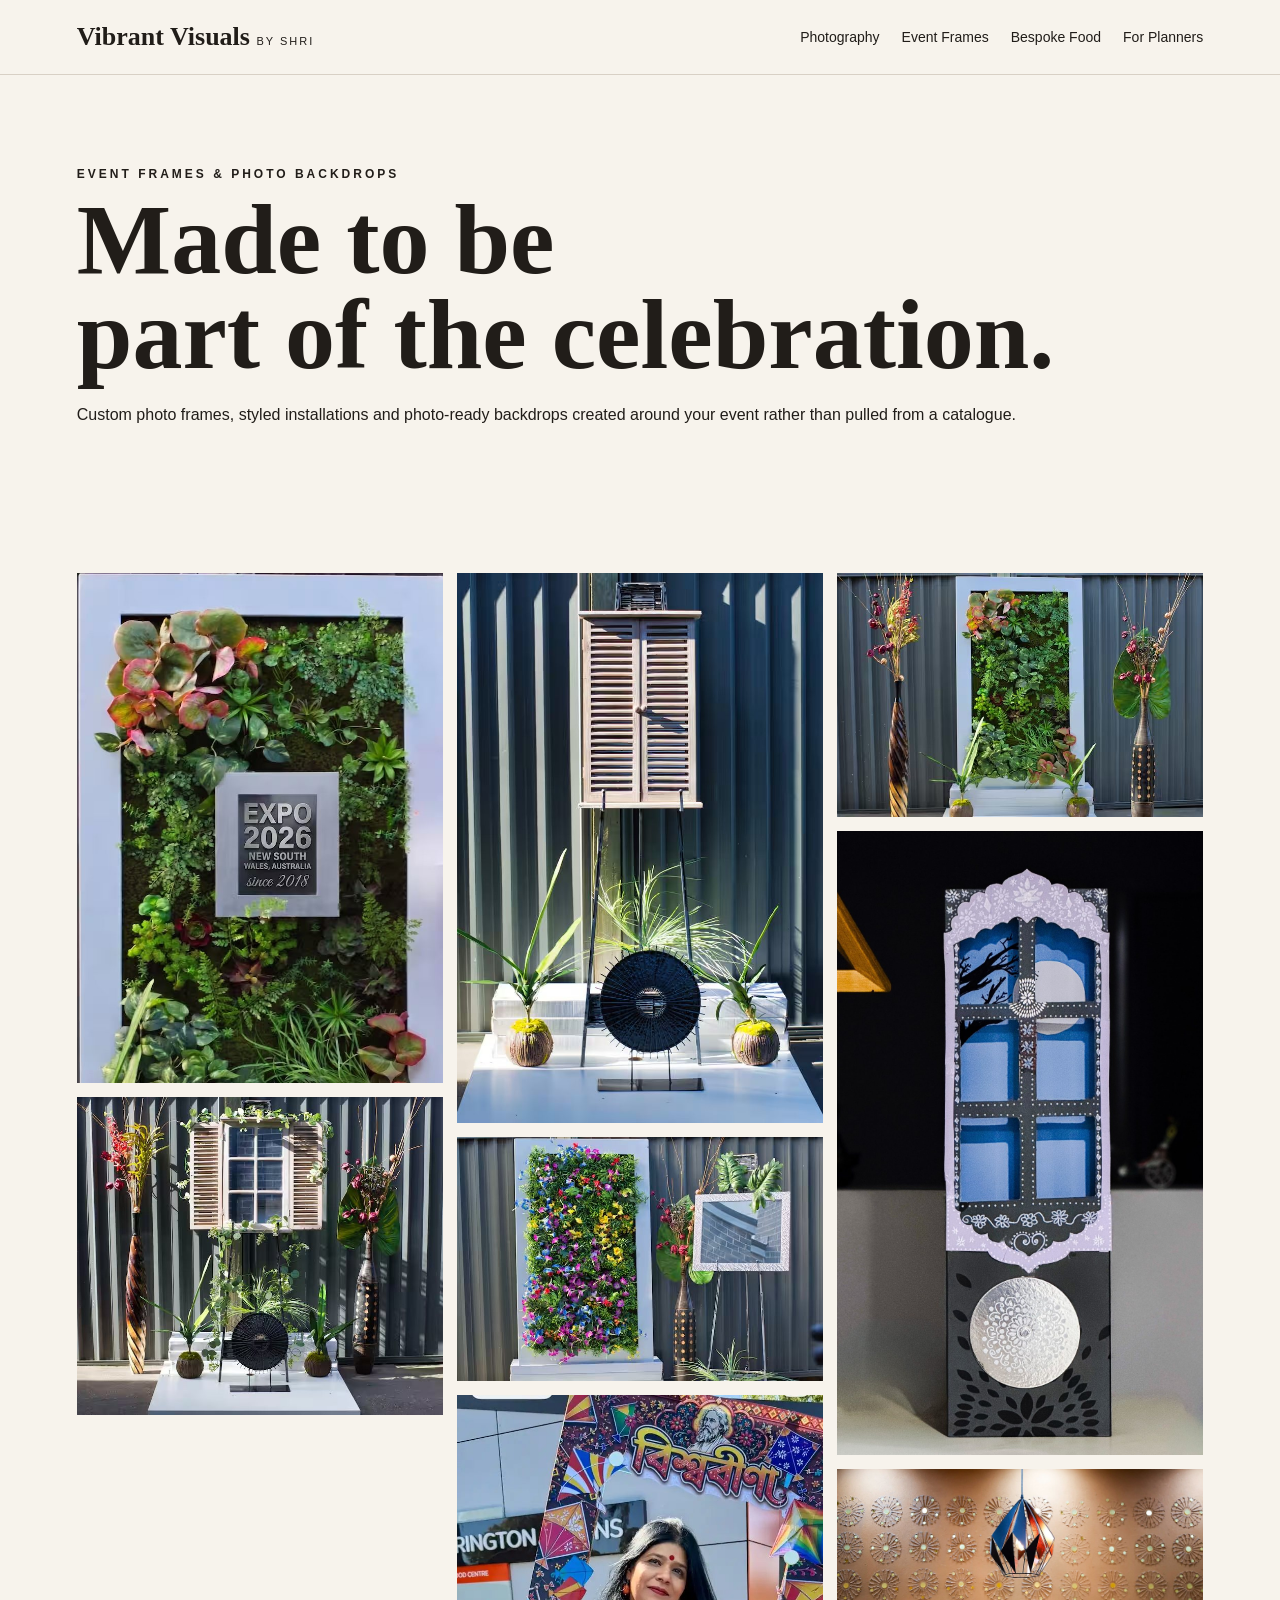
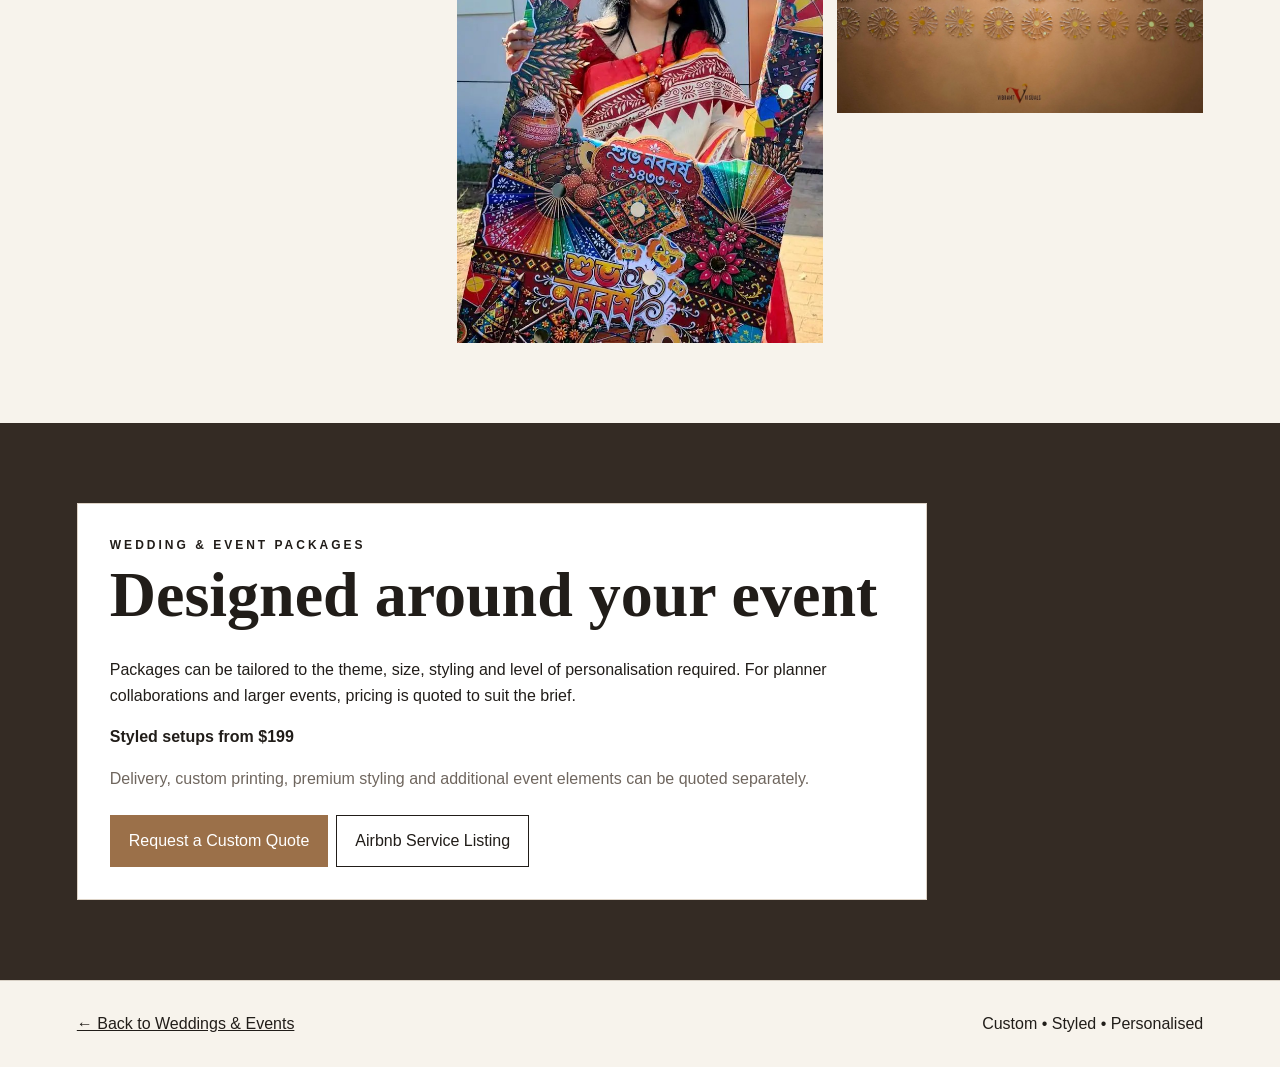
==== event-frames/index.html @ 5d102159 "Add files via upload" ====
<!doctype html><html><head><meta charset="utf-8"><meta name="viewport" content="width=device-width"><title>Event Frames & Backdrops | Vibrant Visuals by Shri</title><link rel="stylesheet" href="../styles.css"></head><body><header class="top"><a class="brand" href="../index.html">Vibrant Visuals <small>by Shri</small></a><nav class="nav"><a href="../photography/">Photography</a><a href="../event-frames/">Event Frames</a><a href="../food/">Bespoke Food</a><a href="../index.html#planners">For Planners</a></nav></header>
<section class="pagehero"><div class="eyebrow">Event Frames & Photo Backdrops</div><h1>Made to be<br>part of the celebration.</h1><p>Custom photo frames, styled installations and photo-ready backdrops created around your event rather than pulled from a catalogue.</p></section>
<section class="section"><div class="gallery"><img src="../assets/work-01.jpg" alt="Event frame and backdrop by Vibrant Visuals" loading="lazy"><img src="../assets/work-02.jpg" alt="Event frame and backdrop by Vibrant Visuals" loading="lazy"><img src="../assets/work-03.jpg" alt="Event frame and backdrop by Vibrant Visuals" loading="lazy"><img src="../assets/work-04.jpg" alt="Event frame and backdrop by Vibrant Visuals" loading="lazy"><img src="../assets/work-17.jpg" alt="Event frame and backdrop by Vibrant Visuals" loading="lazy"><img src="../assets/work-18.jpg" alt="Event frame and backdrop by Vibrant Visuals" loading="lazy"><img src="../assets/work-19.jpg" alt="Event frame and backdrop by Vibrant Visuals" loading="lazy"><img src="../assets/work-20.jpg" alt="Event frame and backdrop by Vibrant Visuals" loading="lazy"></div></section>
<section class="section dark"><div class="pricebox" style="color:#211d19"><div class="eyebrow">Wedding & Event Packages</div><h2>Designed around your event</h2><p>Packages can be tailored to the theme, size, styling and level of personalisation required. For planner collaborations and larger events, pricing is quoted to suit the brief.</p><p><strong>Styled setups from $199</strong></p><p class="muted">Delivery, custom printing, premium styling and additional event elements can be quoted separately.</p><a class="btn" href="https://www.instagram.com/vibrant__visuals" target="_blank">Request a Custom Quote</a><a class="btn alt" href="https://www.airbnb.com.au/services/7122802" target="_blank">Airbnb Service Listing</a></div></section>
<footer class="footer"><a href="../">← Back to Weddings & Events</a><span>Custom • Styled • Personalised</span></footer></body></html>
---- styles.css ----
*{box-sizing:border-box}html{scroll-behavior:smooth}body{margin:0;background:#f7f3ec;color:#211d19;font-family:Arial,sans-serif;line-height:1.6}a{color:inherit}.top{position:sticky;top:0;z-index:10;background:rgba(247,243,236,.94);display:flex;justify-content:space-between;align-items:center;padding:16px 6vw;border-bottom:1px solid #d8d0c5}.brand{text-decoration:none;font-family:Georgia,serif;font-size:26px;font-weight:bold}.brand small{font:11px Arial,sans-serif;letter-spacing:2px;text-transform:uppercase}.nav{display:flex;gap:22px;align-items:center}.nav a{text-decoration:none;font-size:14px}.hero{min-height:72vh;display:flex;align-items:end;padding:7vw;color:white;background:linear-gradient(90deg,rgba(0,0,0,.7),rgba(0,0,0,.15)),url('assets/work-06.jpg') center/cover}.hero h1,.pagehero h1{font:700 clamp(48px,8vw,100px)/.95 Georgia,serif;margin:8px 0 20px}.hero p{max-width:720px;font-size:18px}.eyebrow{text-transform:uppercase;letter-spacing:3px;font-size:12px;font-weight:bold}.btn{display:inline-block;text-decoration:none;padding:12px 18px;border:1px solid #9b7049;margin:8px 8px 0 0;background:#9b7049;color:#fff}.btn.alt{background:transparent;color:inherit;border-color:currentColor}.section{padding:80px 6vw}.section h2{font:700 clamp(38px,5vw,64px)/1 Georgia,serif;margin:8px 0 30px}.cards{display:grid;grid-template-columns:repeat(3,1fr);gap:18px}.card{background:#fff;border:1px solid #ddd3c7;padding:30px;min-height:310px;display:flex;flex-direction:column}.card h3{font:30px Georgia,serif;margin:15px 0}.card a{margin-top:auto;font-weight:bold;text-decoration:none}.num{color:#9b7049}.strip{display:flex;gap:12px;overflow-x:auto;scroll-snap-type:x mandatory;padding-bottom:10px}.strip img{width:280px;height:360px;object-fit:cover;scroll-snap-align:start}.dark{background:#342b24;color:white}.planner{display:grid;grid-template-columns:1.3fr .7fr;gap:50px}.pagehero{padding:90px 6vw 50px}.gallery{columns:3 280px;column-gap:14px}.gallery img{width:100%;display:block;margin:0 0 14px;break-inside:avoid}.pricebox{max-width:850px;background:#fff;padding:32px;border:1px solid #ddd3c7}.footer{padding:30px 6vw;border-top:1px solid #d8d0c5;display:flex;justify-content:space-between;gap:20px}.muted{color:#6f665e}@media(max-width:800px){.nav{display:none}.cards,.planner{grid-template-columns:1fr}.hero{min-height:68vh}.strip img{width:230px;height:300px}.footer{flex-direction:column}}
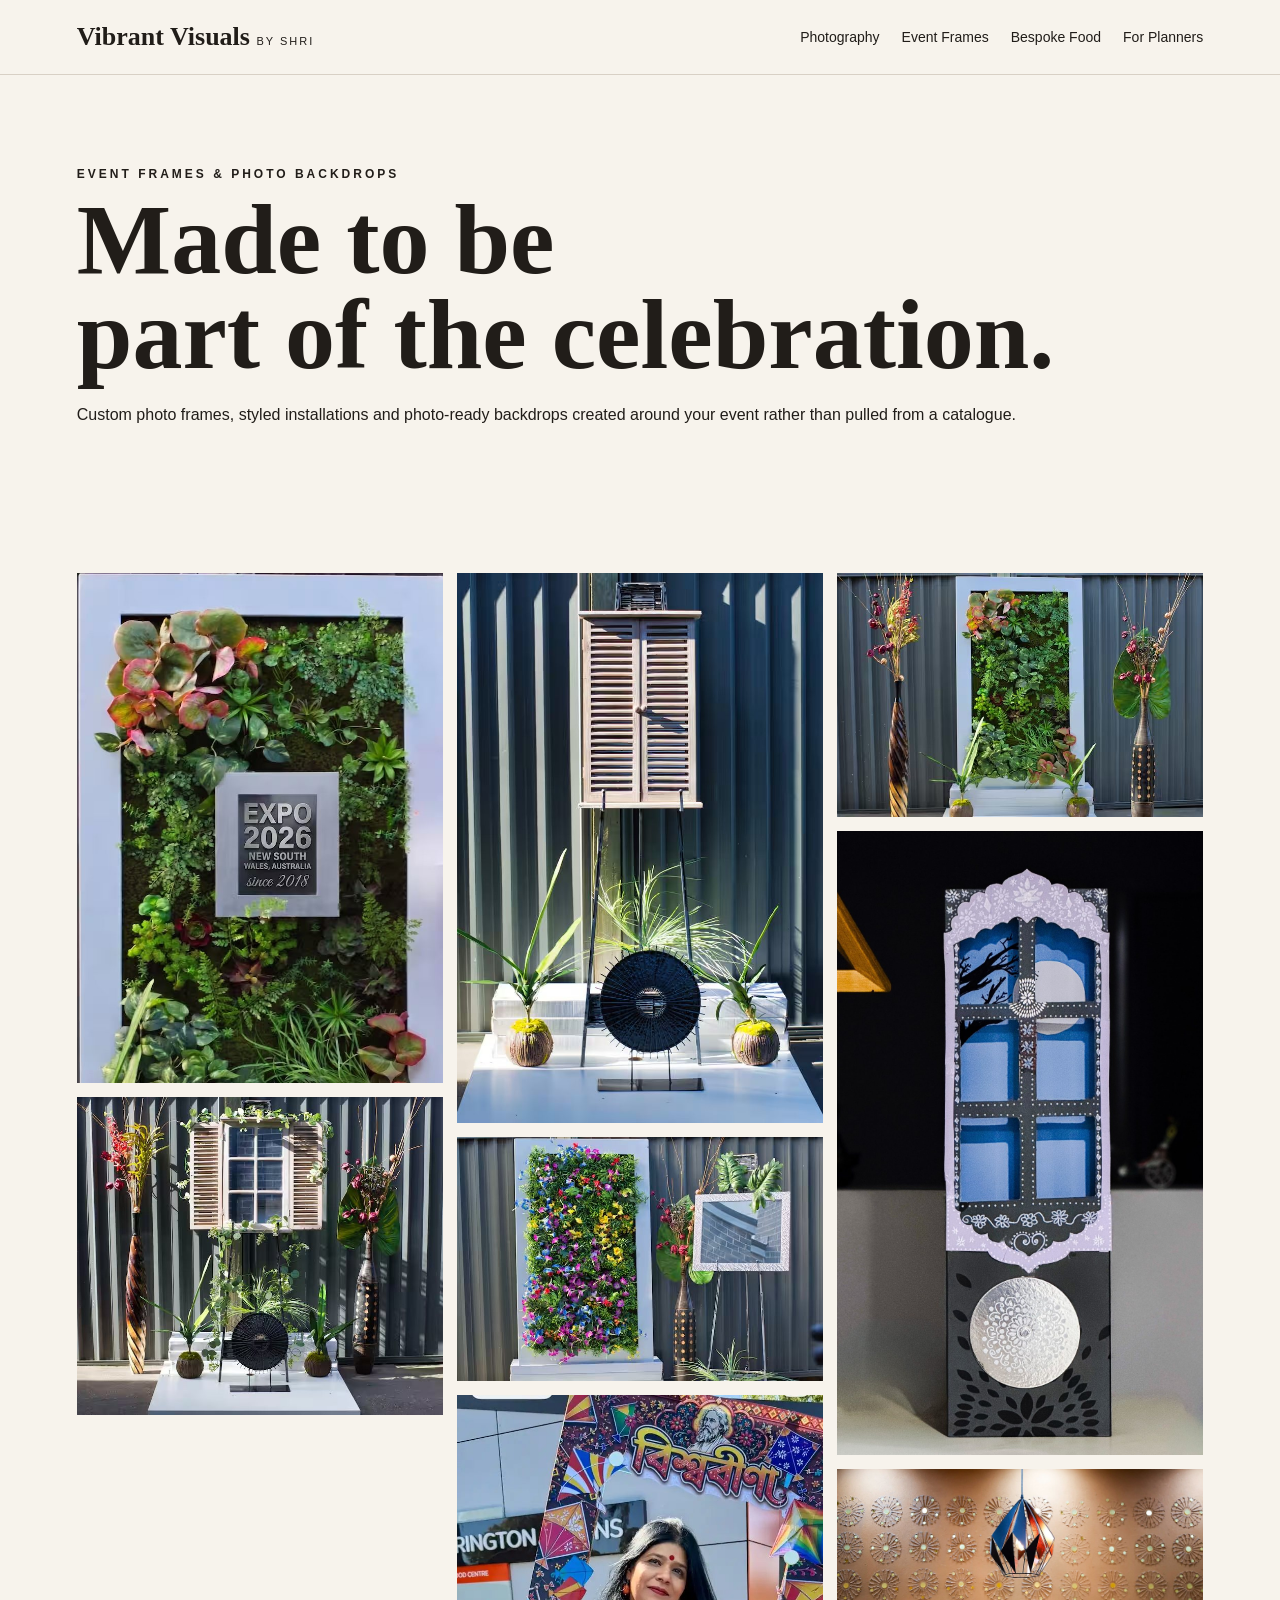
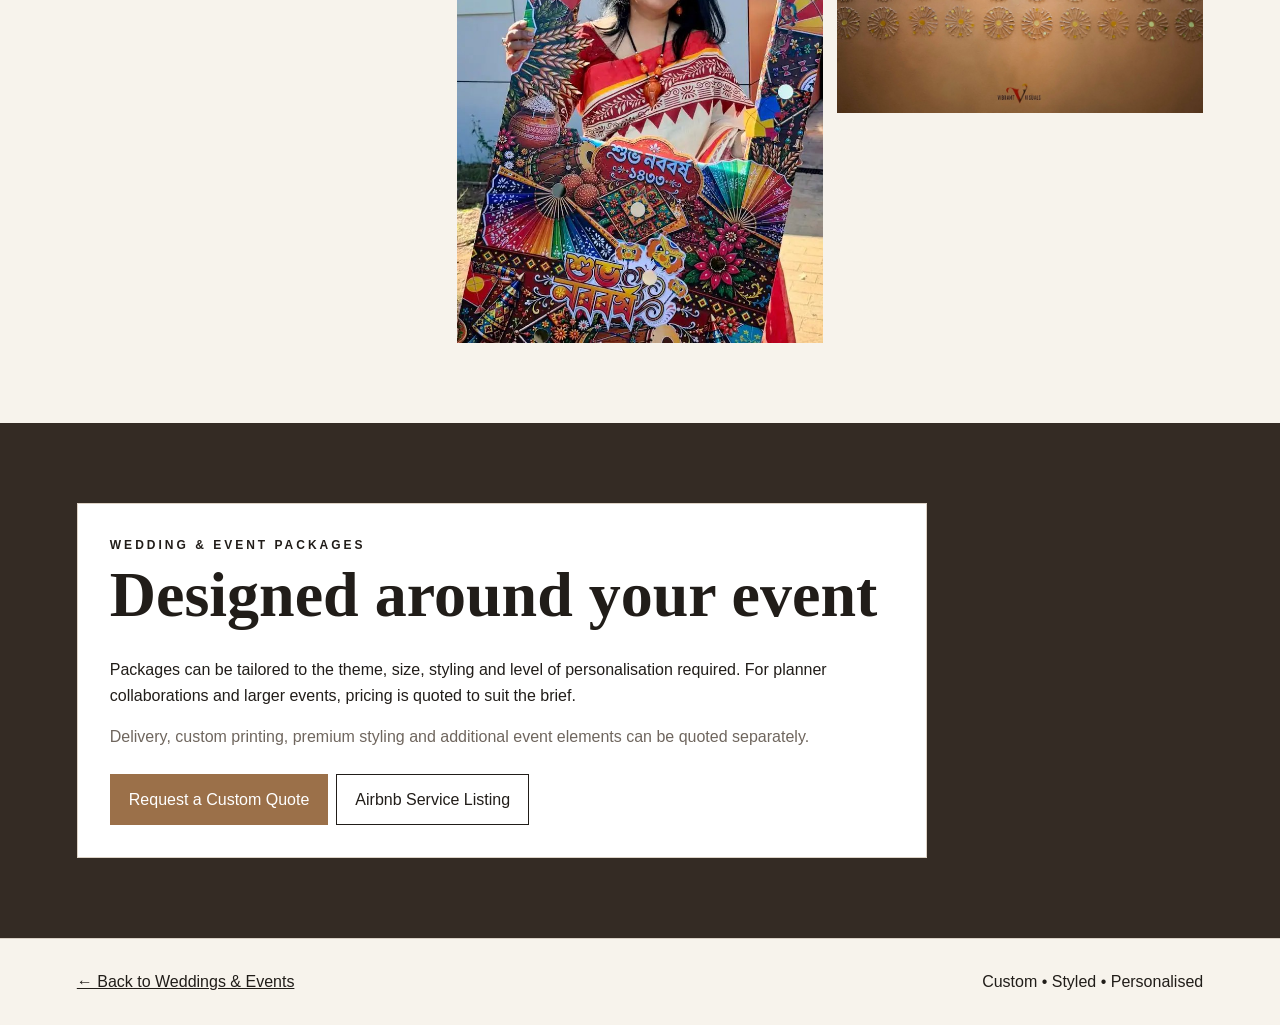
==== commit 5fe409ba: "Update index.html" ====
--- a/event-frames/index.html
+++ b/event-frames/index.html
@@ -1,5 +1,5 @@
 <!doctype html><html><head><meta charset="utf-8"><meta name="viewport" content="width=device-width"><title>Event Frames & Backdrops | Vibrant Visuals by Shri</title><link rel="stylesheet" href="../styles.css"></head><body><header class="top"><a class="brand" href="../index.html">Vibrant Visuals <small>by Shri</small></a><nav class="nav"><a href="../photography/">Photography</a><a href="../event-frames/">Event Frames</a><a href="../food/">Bespoke Food</a><a href="../index.html#planners">For Planners</a></nav></header>
 <section class="pagehero"><div class="eyebrow">Event Frames & Photo Backdrops</div><h1>Made to be<br>part of the celebration.</h1><p>Custom photo frames, styled installations and photo-ready backdrops created around your event rather than pulled from a catalogue.</p></section>
 <section class="section"><div class="gallery"><img src="../assets/work-01.jpg" alt="Event frame and backdrop by Vibrant Visuals" loading="lazy"><img src="../assets/work-02.jpg" alt="Event frame and backdrop by Vibrant Visuals" loading="lazy"><img src="../assets/work-03.jpg" alt="Event frame and backdrop by Vibrant Visuals" loading="lazy"><img src="../assets/work-04.jpg" alt="Event frame and backdrop by Vibrant Visuals" loading="lazy"><img src="../assets/work-17.jpg" alt="Event frame and backdrop by Vibrant Visuals" loading="lazy"><img src="../assets/work-18.jpg" alt="Event frame and backdrop by Vibrant Visuals" loading="lazy"><img src="../assets/work-19.jpg" alt="Event frame and backdrop by Vibrant Visuals" loading="lazy"><img src="../assets/work-20.jpg" alt="Event frame and backdrop by Vibrant Visuals" loading="lazy"></div></section>
-<section class="section dark"><div class="pricebox" style="color:#211d19"><div class="eyebrow">Wedding & Event Packages</div><h2>Designed around your event</h2><p>Packages can be tailored to the theme, size, styling and level of personalisation required. For planner collaborations and larger events, pricing is quoted to suit the brief.</p><p><strong>Styled setups from $199</strong></p><p class="muted">Delivery, custom printing, premium styling and additional event elements can be quoted separately.</p><a class="btn" href="https://www.instagram.com/vibrant__visuals" target="_blank">Request a Custom Quote</a><a class="btn alt" href="https://www.airbnb.com.au/services/7122802" target="_blank">Airbnb Service Listing</a></div></section>
-<footer class="footer"><a href="../">← Back to Weddings & Events</a><span>Custom • Styled • Personalised</span></footer></body></html>+<section class="section dark"><div class="pricebox" style="color:#211d19"><div class="eyebrow">Wedding & Event Packages</div><h2>Designed around your event</h2><p>Packages can be tailored to the theme, size, styling and level of personalisation required. For planner collaborations and larger events, pricing is quoted to suit the brief.</p><p class="muted">Delivery, custom printing, premium styling and additional event elements can be quoted separately.</p><a class="btn" href="https://www.instagram.com/vibrant__visuals" target="_blank">Request a Custom Quote</a><a class="btn alt" href="https://www.airbnb.com.au/services/7122802" target="_blank">Airbnb Service Listing</a></div></section>
+<footer class="footer"><a href="../">← Back to Weddings & Events</a><span>Custom • Styled • Personalised</span></footer></body></html>
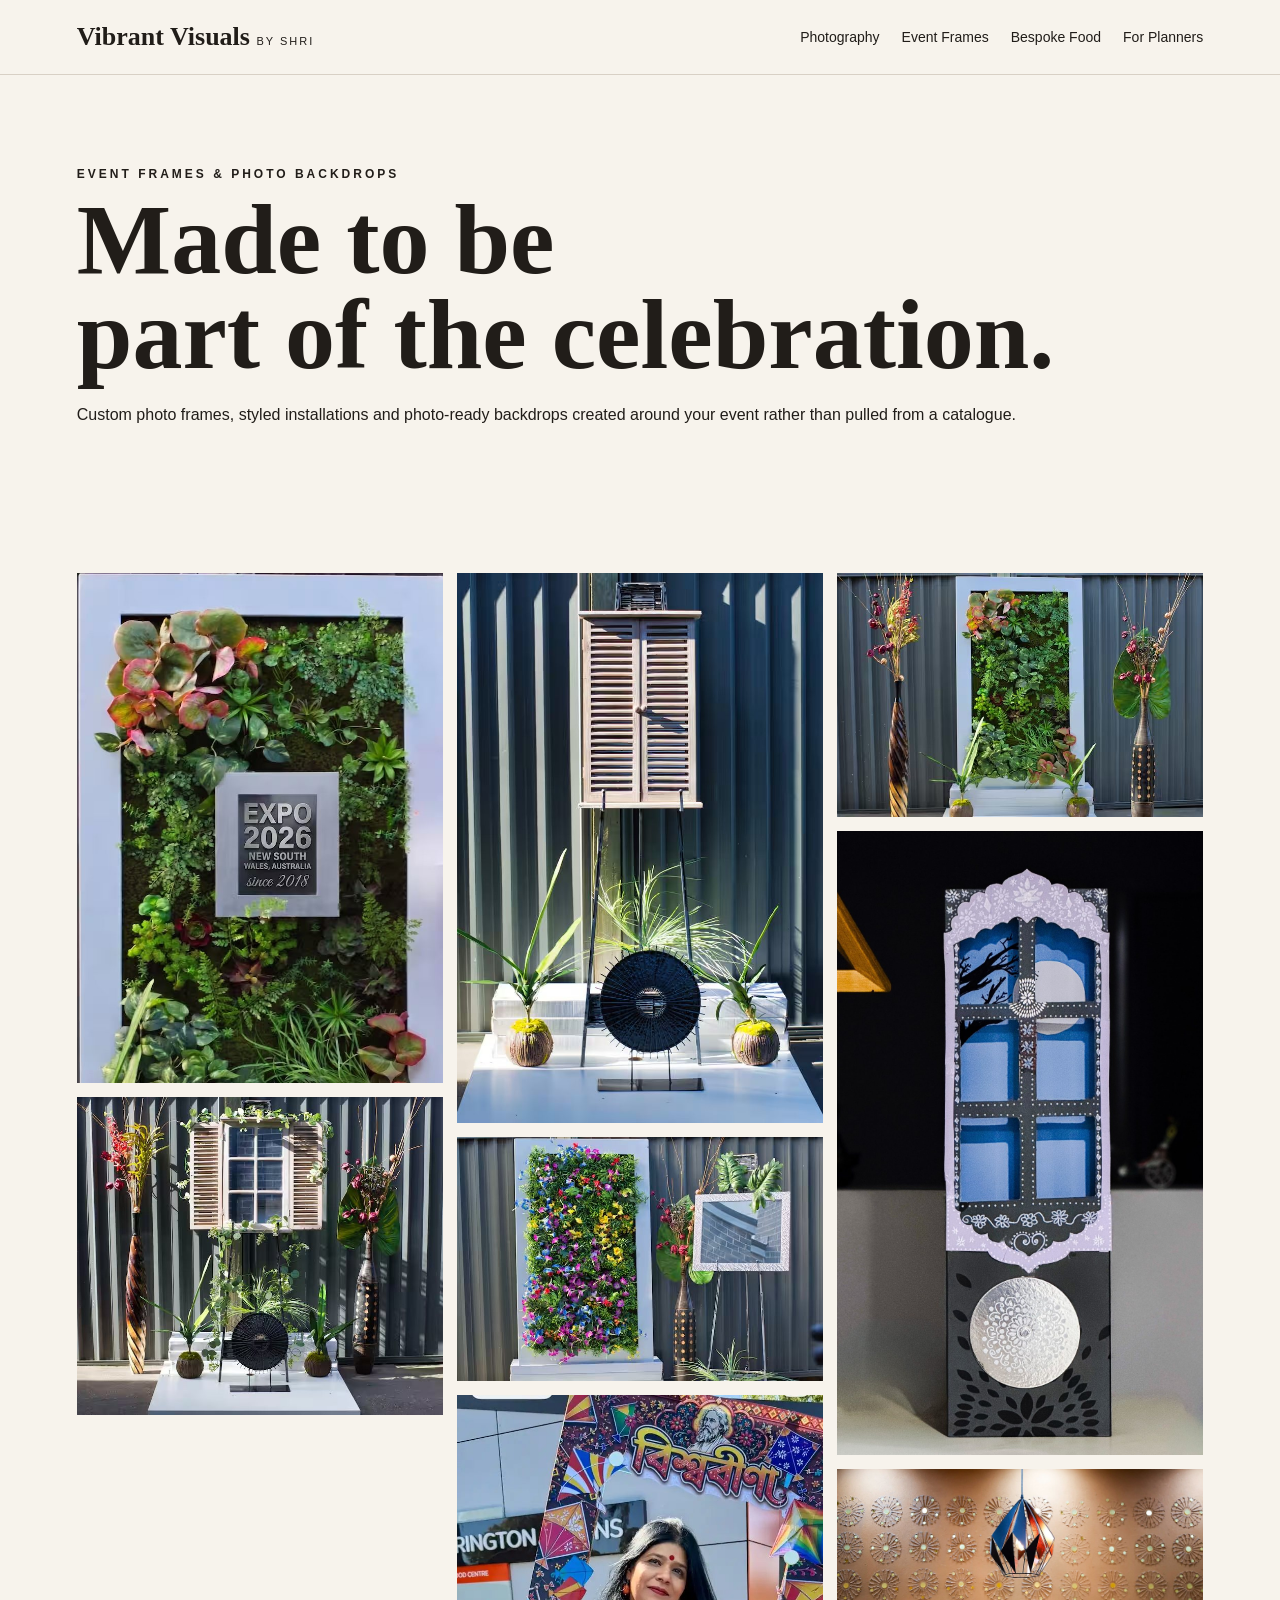
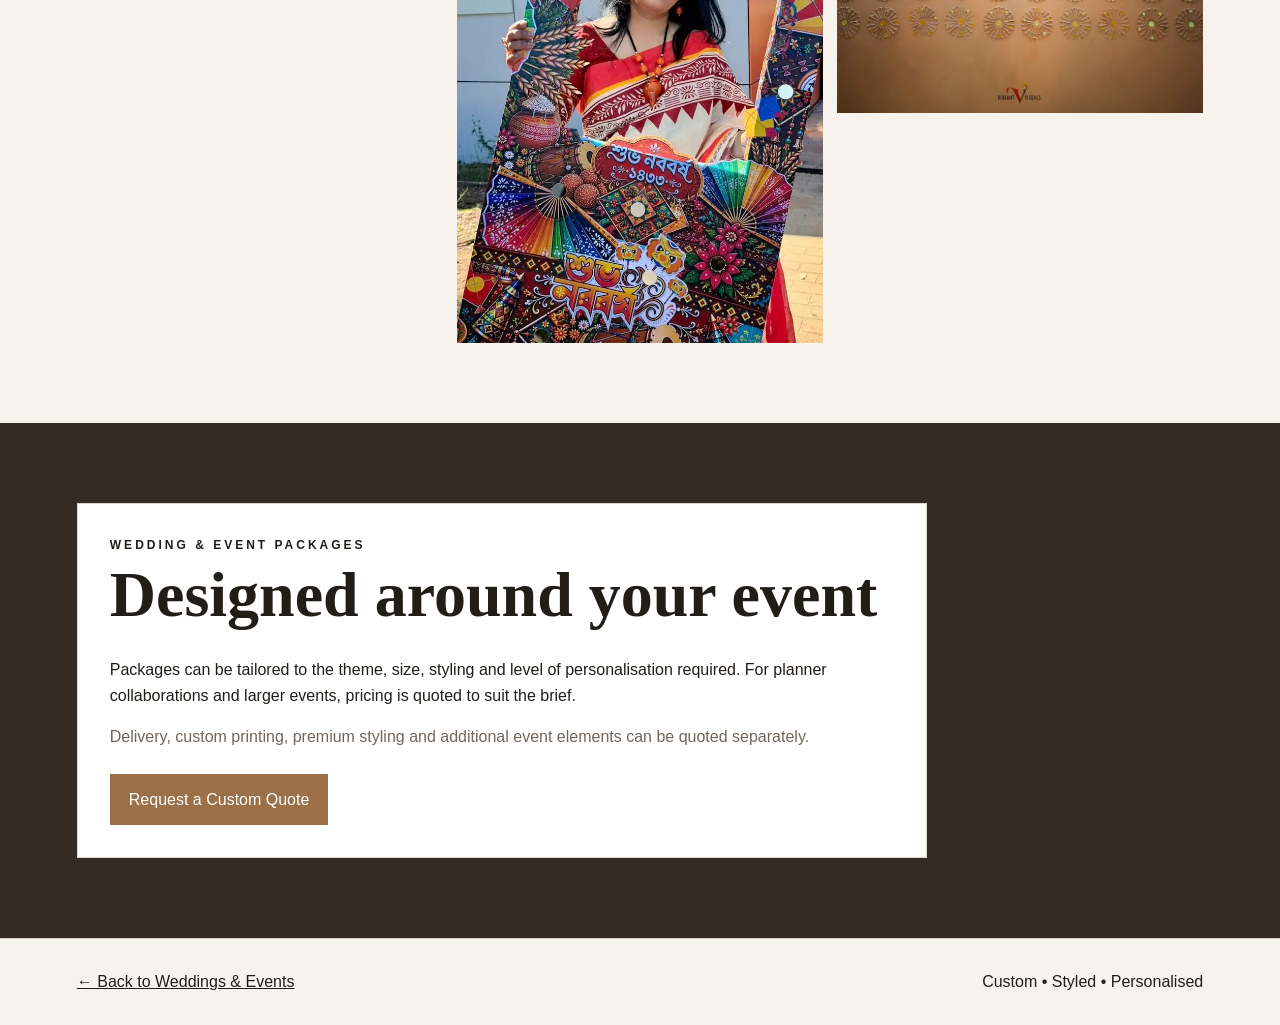
==== commit 3ba781ee: "Update index.html" ====
--- a/event-frames/index.html
+++ b/event-frames/index.html
@@ -1,5 +1,5 @@
 <!doctype html><html><head><meta charset="utf-8"><meta name="viewport" content="width=device-width"><title>Event Frames & Backdrops | Vibrant Visuals by Shri</title><link rel="stylesheet" href="../styles.css"></head><body><header class="top"><a class="brand" href="../index.html">Vibrant Visuals <small>by Shri</small></a><nav class="nav"><a href="../photography/">Photography</a><a href="../event-frames/">Event Frames</a><a href="../food/">Bespoke Food</a><a href="../index.html#planners">For Planners</a></nav></header>
 <section class="pagehero"><div class="eyebrow">Event Frames & Photo Backdrops</div><h1>Made to be<br>part of the celebration.</h1><p>Custom photo frames, styled installations and photo-ready backdrops created around your event rather than pulled from a catalogue.</p></section>
 <section class="section"><div class="gallery"><img src="../assets/work-01.jpg" alt="Event frame and backdrop by Vibrant Visuals" loading="lazy"><img src="../assets/work-02.jpg" alt="Event frame and backdrop by Vibrant Visuals" loading="lazy"><img src="../assets/work-03.jpg" alt="Event frame and backdrop by Vibrant Visuals" loading="lazy"><img src="../assets/work-04.jpg" alt="Event frame and backdrop by Vibrant Visuals" loading="lazy"><img src="../assets/work-17.jpg" alt="Event frame and backdrop by Vibrant Visuals" loading="lazy"><img src="../assets/work-18.jpg" alt="Event frame and backdrop by Vibrant Visuals" loading="lazy"><img src="../assets/work-19.jpg" alt="Event frame and backdrop by Vibrant Visuals" loading="lazy"><img src="../assets/work-20.jpg" alt="Event frame and backdrop by Vibrant Visuals" loading="lazy"></div></section>
-<section class="section dark"><div class="pricebox" style="color:#211d19"><div class="eyebrow">Wedding & Event Packages</div><h2>Designed around your event</h2><p>Packages can be tailored to the theme, size, styling and level of personalisation required. For planner collaborations and larger events, pricing is quoted to suit the brief.</p><p class="muted">Delivery, custom printing, premium styling and additional event elements can be quoted separately.</p><a class="btn" href="https://www.instagram.com/vibrant__visuals" target="_blank">Request a Custom Quote</a><a class="btn alt" href="https://www.airbnb.com.au/services/7122802" target="_blank">Airbnb Service Listing</a></div></section>
+<section class="section dark"><div class="pricebox" style="color:#211d19"><div class="eyebrow">Wedding & Event Packages</div><h2>Designed around your event</h2><p>Packages can be tailored to the theme, size, styling and level of personalisation required. For planner collaborations and larger events, pricing is quoted to suit the brief.</p><p class="muted">Delivery, custom printing, premium styling and additional event elements can be quoted separately.</p><a class="btn" href="https://www.instagram.com/vibrant__visuals" target="_blank">Request a Custom Quote</a></div></section>
 <footer class="footer"><a href="../">← Back to Weddings & Events</a><span>Custom • Styled • Personalised</span></footer></body></html>
